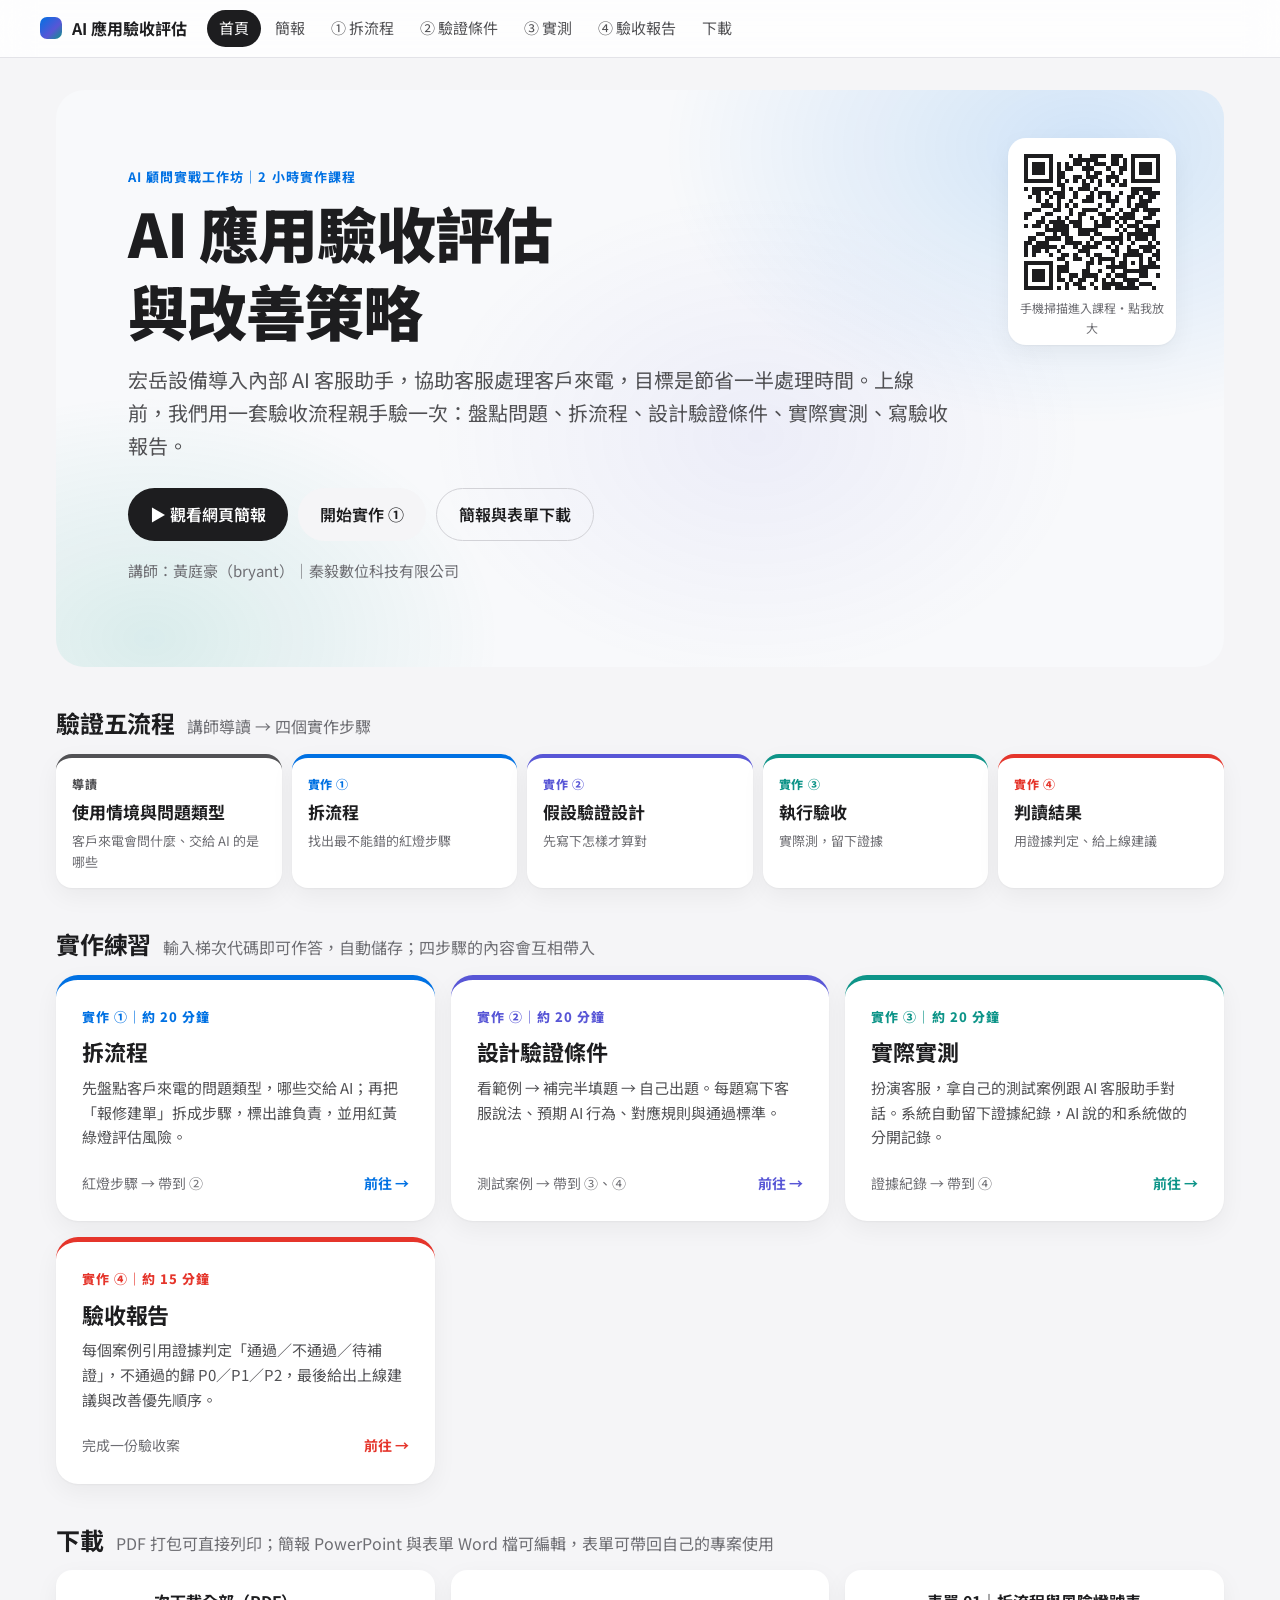
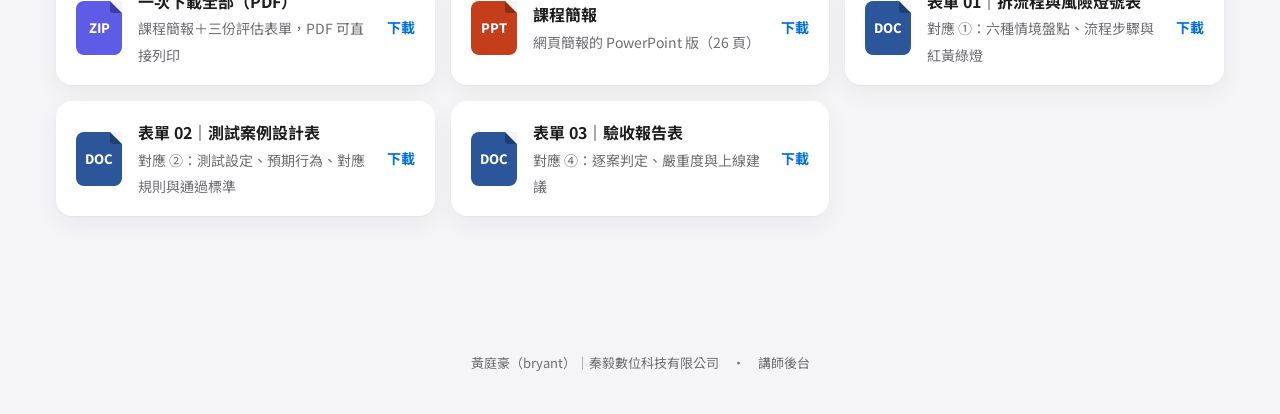
==== index.html @ d7e5b395 "feat: 首頁加入課程網址 QR code，可點擊放大投影 Co-Authored-By: Claude Opus 5.5 <noreply@anthropic.com> Claude-Sessio" ====
<!doctype html>
<html lang="zh-Hant">
<head>
<meta charset="utf-8">
<meta name="viewport" content="width=device-width, initial-scale=1">
<title>AI 應用驗收評估與改善策略｜課程網站</title>
<meta name="description" content="AI 顧問實戰工作坊：拆流程、設計驗證條件、實際實測、驗收報告。">
<link rel="preconnect" href="https://fonts.googleapis.com">
<link rel="preconnect" href="https://fonts.gstatic.com" crossorigin>
<link href="https://fonts.googleapis.com/css2?family=Noto+Sans+TC:wght@400;500;700;900&display=swap" rel="stylesheet">
<link rel="stylesheet" href="assets/style.css">
<style>
  .hero {
    position: relative; overflow: hidden; border-radius: 28px; padding: clamp(32px, 6vw, 72px);
    background:
      radial-gradient(60% 80% at 88% 10%, rgba(0,113,227,.16), transparent 60%),
      radial-gradient(50% 70% at 8% 95%, rgba(13,148,136,.13), transparent 60%),
      radial-gradient(40% 60% at 60% 60%, rgba(88,86,214,.07), transparent 70%),
      #F8F9FB;
    margin-bottom: 36px;
  }
  .hero h1 { font-size: clamp(32px, 6vw, 60px); font-weight: 900; letter-spacing: -0.02em; margin-bottom: 14px; }
  .hero .lead { font-size: clamp(16px, 2vw, 20px); }
  .hero .meta { color: var(--muted); font-size: 15px; margin-top: 18px; }
  .hero .actions { display: flex; gap: 10px; flex-wrap: wrap; margin-top: 26px; }
  .hero .btn { font-size: 16px; padding: 12px 22px; }

  .unit-card { display: flex; flex-direction: column; gap: 10px; padding: 26px; border-radius: 22px; background: #fff; box-shadow: var(--shadow); color: var(--ink); transition: transform .2s, box-shadow .2s; border-top: 5px solid var(--c); }
  .unit-card:hover { text-decoration: none; transform: translateY(-3px); box-shadow: 0 2px 4px rgba(0,0,0,.04), 0 18px 40px rgba(0,0,0,.08); }
  .unit-card .num { font-size: 13px; font-weight: 800; letter-spacing: .08em; color: var(--c); }
  .unit-card h3 { font-size: 22px; margin: 0; }
  .unit-card p { color: var(--ink-2); margin: 0; font-size: 15px; }
  .unit-card .foot { margin-top: auto; padding-top: 12px; display: flex; justify-content: space-between; align-items: center; font-size: 14px; color: var(--muted); }
  .unit-card .go { color: var(--c); font-weight: 700; }
  .unit-card .status { font-size: 13px; }

  .dl { display: flex; gap: 16px; align-items: center; padding: 18px 20px; background: #fff; border-radius: 16px; box-shadow: var(--shadow); color: var(--ink); }
  .dl:hover { text-decoration: none; background: #FCFCFE; }
  .dl .ico { flex: none; width: 46px; height: 54px; border-radius: 8px; background: #2B579A; color: #fff; display: grid; place-items: center; font-weight: 800; font-size: 13px; position: relative; }
  .dl .ico::after { content: ''; position: absolute; right: 0; top: 0; border-width: 0 12px 12px 0; border-style: solid; border-color: #F5F5F7 #F5F5F7 #1B3F75 #1B3F75; border-radius: 0 0 0 3px; }
  .dl .t { font-weight: 700; }
  .dl .ico.ppt { background: #C43E1C; }
  .dl .ico.ppt::after { border-color: #F5F5F7 #F5F5F7 #8E2B12 #8E2B12; }
  .dl .ico.pdf { background: #B3261E; }
  .dl .ico.pdf::after { border-color: #F5F5F7 #F5F5F7 #7A1A15 #7A1A15; }
  .dl .ico.zip { background: #5E5CE6; }
  .dl .ico.zip::after { border-color: #F5F5F7 #F5F5F7 #3D3BA8 #3D3BA8; }
  .dl .d { font-size: 14px; color: var(--muted); }
  .dl .arrow { margin-left: auto; color: var(--blue); font-weight: 700; white-space: nowrap; font-size: 14px; }
  .flow { display: flex; align-items: center; gap: 10px; flex-wrap: wrap; font-size: 14px; color: var(--ink-2); margin-top: 6px; }
  .flow b { color: var(--ink); }
  .stages { display: grid; grid-template-columns: repeat(5, minmax(0, 1fr)); gap: 10px; }
  @media (max-width: 860px) { .stages { grid-template-columns: 1fr 1fr; } }
  @media (max-width: 480px) { .stages { grid-template-columns: 1fr; } }
  .stage { background: #fff; border-radius: 16px; box-shadow: var(--shadow); padding: 16px; border-top: 4px solid var(--c); display: flex; flex-direction: column; gap: 4px; }
  .stage .k { font-size: 12px; font-weight: 800; color: var(--c); letter-spacing: .05em; }
  .stage b { font-size: 17px; }
  .stage .d { font-size: 13px; color: var(--muted); }
  .hero .qr { position: absolute; top: clamp(24px, 4vw, 48px); right: clamp(24px, 4vw, 48px); width: 168px; padding: 12px 12px 8px; background: #fff; border-radius: 18px; box-shadow: var(--shadow); text-align: center; cursor: zoom-in; border: 0; font: inherit; color: var(--ink); }
  .hero .qr img { display: block; width: 100%; height: auto; }
  .hero .qr span { display: block; font-size: 12px; color: var(--muted); margin-top: 4px; }
  .hero.has-qr > :not(.qr) { max-width: calc(100% - 200px); }
  @media (max-width: 760px) { .hero .qr { display: none; } .hero.has-qr > :not(.qr) { max-width: none; } }
  .qr-big { position: fixed; inset: 0; z-index: 100; background: #fff; display: none; flex-direction: column; align-items: center; justify-content: center; gap: 18px; cursor: zoom-out; padding: 24px; }
  .qr-big.on { display: flex; }
  .qr-big img { width: min(72vh, 86vw); height: auto; }
  .qr-big p { margin: 0; font-size: clamp(16px, 2.4vw, 26px); font-weight: 700; color: var(--ink); word-break: break-all; text-align: center; }
  .qr-big small { color: var(--muted); font-size: 14px; }
  footer { text-align: center; color: var(--muted); font-size: 13px; padding: 40px 16px; }
  footer a { color: var(--muted); }
</style>
</head>
<body>
<main class="wrap">
  <section class="hero has-qr">
    <button type="button" class="qr" id="qrBtn" aria-label="放大 QR code"><img src="assets/qr.svg" alt="課程網站 QR code"><span>手機掃描進入課程・點我放大</span></button>
    <span class="eyebrow">AI 顧問實戰工作坊｜2 小時實作課程</span>
    <h1>AI 應用驗收評估<br>與改善策略</h1>
    <p class="lead">宏岳設備導入內部 AI 客服助手，協助客服處理客戶來電，目標是節省一半處理時間。上線前，我們用一套驗收流程親手驗一次：盤點問題、拆流程、設計驗證條件、實際實測、寫驗收報告。</p>
    <div class="actions">
      <a class="btn dark" href="slides.html" target="_blank" rel="noopener">▶ 觀看網頁簡報</a>
      <a class="btn" href="unit1.html" target="_blank" rel="noopener">開始實作 ①</a>
      <a class="btn ghost" href="#downloads">簡報與表單下載</a>
    </div>
    <p class="meta">講師：黃庭豪（bryant）｜秦毅數位科技有限公司</p>
  </section>

  <div class="section-title"><h2>驗證五流程</h2><span class="muted">講師導讀 → 四個實作步驟</span></div>
  <div class="stages">
    <div class="stage" style="--c:var(--ink-2)"><span class="k">導讀</span><b>使用情境與問題類型</b><span class="d">客戶來電會問什麼、交給 AI 的是哪些</span></div>
    <div class="stage" style="--c:var(--blue)"><span class="k">實作 ①</span><b>拆流程</b><span class="d">找出最不能錯的紅燈步驟</span></div>
    <div class="stage" style="--c:var(--indigo)"><span class="k">實作 ②</span><b>假設驗證設計</b><span class="d">先寫下怎樣才算對</span></div>
    <div class="stage" style="--c:var(--teal)"><span class="k">實作 ③</span><b>執行驗收</b><span class="d">實際測，留下證據</span></div>
    <div class="stage" style="--c:var(--red)"><span class="k">實作 ④</span><b>判讀結果</b><span class="d">用證據判定、給上線建議</span></div>
  </div>

  <div class="section-title"><h2>實作練習</h2><span class="muted">輸入梯次代碼即可作答，自動儲存；四步驟的內容會互相帶入</span></div>
  <div class="grid c2">
    <a class="unit-card" href="unit1.html" target="_blank" rel="noopener" style="--c: var(--blue)">
      <span class="num">實作 ①｜約 20 分鐘</span>
      <h3>拆流程</h3>
      <p>先盤點客戶來電的問題類型，哪些交給 AI；再把「報修建單」拆成步驟，標出誰負責，並用紅黃綠燈評估風險。</p>
      <div class="foot"><span>紅燈步驟 → 帶到 ②</span><span class="go">前往 →</span></div>
    </a>
    <a class="unit-card" href="unit2.html" target="_blank" rel="noopener" style="--c: var(--indigo)">
      <span class="num">實作 ②｜約 20 分鐘</span>
      <h3>設計驗證條件</h3>
      <p>看範例 → 補完半填題 → 自己出題。每題寫下客服說法、預期 AI 行為、對應規則與通過標準。</p>
      <div class="foot"><span>測試案例 → 帶到 ③、④</span><span class="go">前往 →</span></div>
    </a>
    <a class="unit-card" href="lab.html" target="_blank" rel="noopener" style="--c: var(--teal)">
      <span class="num">實作 ③｜約 20 分鐘</span>
      <h3>實際實測</h3>
      <p>扮演客服，拿自己的測試案例跟 AI 客服助手對話。系統自動留下證據紀錄，AI 說的和系統做的分開記錄。</p>
      <div class="foot"><span>證據紀錄 → 帶到 ④</span><span class="go">前往 →</span></div>
    </a>
    <a class="unit-card" href="unit3.html" target="_blank" rel="noopener" style="--c: var(--red)">
      <span class="num">實作 ④｜約 15 分鐘</span>
      <h3>驗收報告</h3>
      <p>每個案例引用證據判定「通過／不通過／待補證」，不通過的歸 P0／P1／P2，最後給出上線建議與改善優先順序。</p>
      <div class="foot"><span>完成一份驗收案</span><span class="go">前往 →</span></div>
    </a>
  </div>

  <div class="section-title" id="downloads"><h2>下載</h2><span class="muted">PDF 打包可直接列印；簡報 PowerPoint 與表單 Word 檔可編輯，表單可帶回自己的專案使用</span></div>
  <div class="grid c2">
    <a class="dl" href="downloads/AI應用驗收評估_實作版講義包_PDF.zip" download>
      <span class="ico zip">ZIP</span>
      <span><span class="t">一次下載全部（PDF）</span><br><span class="d">課程簡報＋三份評估表單，PDF 可直接列印</span></span>
      <span class="arrow">下載</span>
    </a>
    <a class="dl" href="downloads/AI應用驗收評估_實作版簡報.pptx" download>
      <span class="ico ppt">PPT</span>
      <span><span class="t">課程簡報</span><br><span class="d">網頁簡報的 PowerPoint 版（26 頁）</span></span>
      <span class="arrow">下載</span>
    </a>
    <a class="dl" href="downloads/01_拆流程與風險燈號表.docx" download>
      <span class="ico doc">DOC</span>
      <span><span class="t">表單 01｜拆流程與風險燈號表</span><br><span class="d">對應 ①：六種情境盤點、流程步驟與紅黃綠燈</span></span>
      <span class="arrow">下載</span>
    </a>
    <a class="dl" href="downloads/02_測試案例設計表.docx" download>
      <span class="ico doc">DOC</span>
      <span><span class="t">表單 02｜測試案例設計表</span><br><span class="d">對應 ②：測試設定、預期行為、對應規則與通過標準</span></span>
      <span class="arrow">下載</span>
    </a>
    <a class="dl" href="downloads/03_驗收報告表.docx" download>
      <span class="ico doc">DOC</span>
      <span><span class="t">表單 03｜驗收報告表</span><br><span class="d">對應 ④：逐案判定、嚴重度與上線建議</span></span>
      <span class="arrow">下載</span>
    </a>
  </div>
</main>
<div class="qr-big" id="qrBig" role="dialog" aria-label="課程網站 QR code">
  <img src="assets/qr.svg" alt="課程網站 QR code">
  <p>71next.github.io/ai-acceptance-course</p>
  <small>點任意處或按 Esc 關閉</small>
</div>
<footer>
  黃庭豪（bryant）｜秦毅數位科技有限公司　·　<a href="admin.html">講師後台</a>
</footer>
<script type="module">
  import { renderHeader } from './assets/app.js';
  renderHeader('home');
  const big = document.getElementById('qrBig');
  document.getElementById('qrBtn').onclick = () => big.classList.add('on');
  big.onclick = () => big.classList.remove('on');
  document.addEventListener('keydown', (e) => { if (e.key === 'Escape') big.classList.remove('on'); });
</script>
</body>
</html>
---- assets/style.css ----
/* ============================================================
   共用樣式：延續簡報的 Apple 風配色
   ============================================================ */
:root {
  --ink: #1D1D1F;
  --ink-2: #515154;
  --muted: #6E6E73;
  --line: #E3E3E8;
  --line-2: #D2D2D7;
  --bg: #F5F5F7;
  --card: #FFFFFF;
  --blue: #0071E3;
  --blue-soft: #E8F1FC;
  --indigo: #5856D6;
  --indigo-soft: #EEEEFB;
  --teal: #0D9488;
  --teal-soft: #E3F4F2;
  --red: #E5352B;
  --red-soft: #FDECEB;
  --amber: #C27C00;
  --amber-dot: #F5B400;
  --amber-soft: #FFF5DB;
  --green: #1E8E3E;
  --green-dot: #34C759;
  --green-soft: #E6F6EA;
  --radius: 18px;
  --shadow: 0 1px 2px rgba(0,0,0,.04), 0 8px 24px rgba(0,0,0,.05);
  --font: 'Noto Sans TC', -apple-system, BlinkMacSystemFont, 'PingFang TC', sans-serif;
}

* { box-sizing: border-box; }
html { -webkit-text-size-adjust: 100%; }
body {
  margin: 0; font-family: var(--font); color: var(--ink); background: var(--bg);
  line-height: 1.65; font-size: 16px;
}
a { color: var(--blue); text-decoration: none; }
a:hover { text-decoration: underline; }
h1, h2, h3, h4 { line-height: 1.3; margin: 0 0 .5em; letter-spacing: -0.01em; }
p { margin: 0 0 .8em; }
.muted { color: var(--muted); }
.tiny { font-size: 13px; }
.hidden, [hidden] { display: none !important; }

/* ---------- 版頭 ---------- */
.site-header {
  position: sticky; top: 0; z-index: 50;
  display: flex; align-items: center; gap: 20px;
  padding: 10px max(16px, calc((100vw - 1200px) / 2));
  background: rgba(255,255,255,.82); backdrop-filter: saturate(180%) blur(16px);
  -webkit-backdrop-filter: saturate(180%) blur(16px);
  border-bottom: 1px solid var(--line);
}
.brand { display: flex; align-items: center; gap: 10px; font-weight: 700; color: var(--ink); white-space: nowrap; }
.brand:hover { text-decoration: none; }
.brand-mark { width: 22px; height: 22px; border-radius: 7px; background: linear-gradient(135deg, var(--blue), var(--indigo) 60%, var(--teal)); }
.site-header nav { display: flex; gap: 2px; overflow-x: auto; scrollbar-width: none; }
.site-header nav::-webkit-scrollbar { display: none; }
.site-header nav a { padding: 6px 12px; border-radius: 999px; color: var(--ink-2); font-size: 15px; white-space: nowrap; }
.site-header nav a:hover { background: var(--bg); text-decoration: none; }
.site-header nav a.on { background: var(--ink); color: #fff; }
.who { margin-left: auto; display: flex; align-items: center; gap: 8px; font-size: 14px; white-space: nowrap; }
.who-name { font-weight: 600; max-width: 10em; overflow: hidden; text-overflow: ellipsis; }
.chip { font-size: 12px; padding: 2px 8px; border-radius: 6px; background: var(--blue-soft); color: var(--blue); font-weight: 600; }

@media (max-width: 760px) {
  .site-header { flex-wrap: wrap; gap: 6px 12px; }
  .site-header nav { order: 3; width: 100%; }
  .brand span:last-child { font-size: 15px; }
}

/* ---------- 版面 ---------- */
.wrap { max-width: 1200px; margin: 0 auto; padding: 32px 16px 96px; }
.wrap.narrow { max-width: 920px; }
.page-head { margin-bottom: 28px; }
.eyebrow { display: inline-block; font-size: 13px; font-weight: 700; letter-spacing: .08em; color: var(--blue); margin-bottom: 6px; }
.page-head h1 { font-size: clamp(26px, 4vw, 40px); }
.lead { font-size: 17px; color: var(--ink-2); max-width: 760px; }

.card { background: var(--card); border-radius: var(--radius); box-shadow: var(--shadow); padding: 24px; margin-bottom: 20px; }
.card > h2:first-child, .card > h3:first-child { margin-top: 0; }
.section-title { display: flex; align-items: baseline; gap: 12px; margin: 40px 0 14px; }
.section-title h2 { margin: 0; font-size: 24px; }

.grid { display: grid; gap: 16px; }
.grid.c2 { grid-template-columns: repeat(auto-fit, minmax(300px, 1fr)); }
.grid.c3 { grid-template-columns: repeat(auto-fit, minmax(260px, 1fr)); }

/* ---------- 按鈕 ---------- */
.btn {
  appearance: none; border: 0; cursor: pointer; font: inherit; font-weight: 600; font-size: 15px;
  display: inline-flex; align-items: center; justify-content: center; gap: 6px;
  padding: 10px 18px; border-radius: 999px; background: var(--bg); color: var(--ink);
  transition: background .15s, transform .1s; text-decoration: none; min-height: 40px;
}
.btn:hover { background: #EBEBF0; text-decoration: none; }
.btn:active { transform: scale(.98); }
.btn:disabled { opacity: .5; cursor: not-allowed; }
.btn.primary { background: var(--blue); color: #fff; }
.btn.primary:hover { background: #0062C4; }
.btn.dark { background: var(--ink); color: #fff; }
.btn.dark:hover { background: #000; }
.btn.ghost { background: transparent; border: 1px solid var(--line-2); }
.btn.small { padding: 5px 12px; min-height: 32px; font-size: 14px; }
.btn.danger { color: var(--red); }
.icon-btn {
  appearance: none; border: 1px solid var(--line); background: #fff; color: var(--ink-2); cursor: pointer;
  width: 32px; height: 32px; border-radius: 9px; font-size: 15px; line-height: 1; display: inline-grid; place-items: center;
}
.icon-btn:hover { background: var(--bg); }
.icon-btn:disabled { opacity: .35; cursor: default; }
.link { appearance: none; border: 0; background: none; color: var(--blue); cursor: pointer; font: inherit; padding: 0; }
.row-end { display: flex; justify-content: flex-end; gap: 10px; flex-wrap: wrap; }

/* ---------- 表單 ---------- */
.field { display: block; margin-bottom: 14px; }
.field > span, .label { display: block; font-size: 13px; font-weight: 600; color: var(--ink-2); margin-bottom: 5px; }
input[type=text], input:not([type]), textarea, select {
  width: 100%; font: inherit; font-size: 15px; color: var(--ink); background: #fff;
  border: 1px solid var(--line-2); border-radius: 10px; padding: 9px 12px; transition: border .15s, box-shadow .15s;
}
textarea { min-height: 72px; resize: vertical; line-height: 1.55; }
input:focus, textarea:focus, select:focus { outline: none; border-color: var(--blue); box-shadow: 0 0 0 3px rgba(0,113,227,.15); }
select { appearance: none; background-image: linear-gradient(45deg, transparent 50%, var(--muted) 50%), linear-gradient(135deg, var(--muted) 50%, transparent 50%); background-position: calc(100% - 17px) 55%, calc(100% - 12px) 55%; background-size: 5px 5px; background-repeat: no-repeat; padding-right: 30px; }
.form-error { color: var(--red); font-size: 14px; }

.seg { display: inline-flex; flex-wrap: wrap; gap: 6px; }
.seg label { cursor: pointer; }
.seg input { position: absolute; opacity: 0; pointer-events: none; }
.seg span { display: inline-flex; align-items: center; gap: 6px; padding: 7px 14px; border-radius: 999px; border: 1px solid var(--line-2); background: #fff; font-size: 14px; font-weight: 600; color: var(--ink-2); transition: all .15s; }
.seg input:focus-visible + span { box-shadow: 0 0 0 3px rgba(0,113,227,.25); }
.seg input:checked + span { background: var(--ink); color: #fff; border-color: var(--ink); }
/* 判定按鈕：未選時也帶各自的顏色 */
.seg .v-pass span { background: var(--green-soft); border-color: color-mix(in srgb, var(--green) 60%, #fff); color: color-mix(in srgb, var(--green) 60%, #fff); }
.seg .v-fail span { background: var(--red-soft); border-color: color-mix(in srgb, var(--red) 60%, #fff); color: color-mix(in srgb, var(--red) 60%, #fff); }
.seg .v-pending span { background: var(--amber-soft); border-color: color-mix(in srgb, var(--amber-dot) 60%, #fff); color: color-mix(in srgb, var(--amber) 60%, #fff); }
.seg .v-pass input:checked + span { background: color-mix(in srgb, var(--green) 60%, #fff); border-color: color-mix(in srgb, var(--green) 60%, #fff); }
.seg .v-fail input:checked + span { background: color-mix(in srgb, var(--red) 60%, #fff); border-color: color-mix(in srgb, var(--red) 60%, #fff); }
.seg .v-pending input:checked + span { background: color-mix(in srgb, var(--amber-dot) 60%, #fff); border-color: color-mix(in srgb, var(--amber-dot) 60%, #fff); color: #3A2A00; }
.seg .l-green input:checked + span { background: var(--green); border-color: var(--green); }
.seg .l-red input:checked + span { background: var(--red); border-color: var(--red); }
.seg .l-yellow input:checked + span { background: var(--amber-dot); border-color: var(--amber-dot); color: #3A2A00; }
.dot { width: 10px; height: 10px; border-radius: 50%; display: inline-block; }
.dot.red { background: var(--red); } .dot.yellow { background: var(--amber-dot); } .dot.green { background: var(--green-dot); }
.seg input:checked + span .dot { box-shadow: 0 0 0 2px #fff; }

.checks { display: flex; flex-wrap: wrap; gap: 6px; }
.checks label { cursor: pointer; }
.checks input { position: absolute; opacity: 0; pointer-events: none; }
.checks span { display: inline-block; padding: 5px 11px; border-radius: 8px; border: 1px solid var(--line-2); background: #fff; font-size: 14px; font-weight: 600; font-variant-numeric: tabular-nums; }
.checks input:checked + span { background: var(--blue); border-color: var(--blue); color: #fff; }
.checks input:focus-visible + span { box-shadow: 0 0 0 3px rgba(0,113,227,.25); }

/* ---------- 表格 ---------- */
.table-wrap { overflow-x: auto; -webkit-overflow-scrolling: touch; border-radius: 12px; border: 1px solid var(--line); }
table { border-collapse: collapse; width: 100%; font-size: 15px; background: #fff; }
th, td { text-align: left; padding: 10px 12px; border-bottom: 1px solid var(--line); vertical-align: top; }
th { background: #FAFAFC; font-size: 13px; color: var(--ink-2); font-weight: 700; white-space: nowrap; }
tr:last-child td { border-bottom: 0; }
td.code, .code { font-weight: 700; font-variant-numeric: tabular-nums; white-space: nowrap; }

/* ---------- 標籤 ---------- */
.pill { display: inline-flex; align-items: center; gap: 6px; font-size: 13px; font-weight: 700; padding: 3px 10px; border-radius: 999px; background: var(--bg); color: var(--ink-2); white-space: nowrap; }
.pill.blue { background: var(--blue-soft); color: var(--blue); }
.pill.indigo { background: var(--indigo-soft); color: var(--indigo); }
.pill.teal { background: var(--teal-soft); color: var(--teal); }
.pill.red { background: var(--red-soft); color: var(--red); }
.pill.yellow { background: var(--amber-soft); color: var(--amber); }
.pill.green { background: var(--green-soft); color: var(--green); }

/* ---------- 提示框 ---------- */
.note { border-radius: 14px; padding: 14px 16px; background: var(--blue-soft); color: #0B3A6F; font-size: 15px; }
.note.amber { background: var(--amber-soft); color: #5A3D00; }
.note.gray { background: var(--bg); color: var(--ink-2); }
.note strong { color: inherit; }
blockquote.quote { margin: 0 0 14px; padding: 14px 18px; border-left: 4px solid var(--blue); background: #FAFAFC; border-radius: 0 12px 12px 0; font-size: 17px; font-weight: 500; }

/* ---------- 對話框 ---------- */
.modal-backdrop { position: fixed; inset: 0; z-index: 200; background: rgba(29,29,31,.38); backdrop-filter: blur(6px); display: grid; place-items: center; padding: 16px; }
.modal { background: #fff; border-radius: 22px; padding: 28px; width: min(440px, 100%); box-shadow: 0 30px 80px rgba(0,0,0,.25); max-height: 90vh; overflow: auto; }
.modal.wide { width: min(980px, 100%); }
.modal h2 { font-size: 22px; }

.toast { position: fixed; left: 50%; bottom: 24px; transform: translate(-50%, 20px); opacity: 0; z-index: 300; background: var(--ink); color: #fff; padding: 10px 18px; border-radius: 999px; font-size: 14px; transition: all .25s; max-width: calc(100vw - 32px); }
.toast.in { opacity: 1; transform: translate(-50%, 0); }
.toast.err { background: var(--red); }

/* ---------- 作答頁共用 ---------- */
.save-bar {
  position: fixed; left: 0; right: 0; bottom: 0; z-index: 40;
  background: rgba(255,255,255,.9); backdrop-filter: blur(14px); -webkit-backdrop-filter: blur(14px);
  border-top: 1px solid var(--line);
  padding: 10px max(16px, calc((100vw - 1200px) / 2));
  display: flex; align-items: center; gap: 12px; flex-wrap: wrap;
}
.save-status { font-size: 13px; color: var(--muted); }
.save-status.ok::before { content: '● '; color: var(--green-dot); }
.save-status.err { color: var(--red); }
.save-bar .spacer { flex: 1; }
.submitted-badge { font-size: 13px; font-weight: 700; color: var(--green); }

.tabs { display: flex; gap: 6px; flex-wrap: wrap; margin-bottom: 16px; }
.tabs button { appearance: none; border: 1px solid var(--line-2); background: #fff; cursor: pointer; font: inherit; font-weight: 600; font-size: 15px; padding: 8px 16px; border-radius: 999px; color: var(--ink-2); display: inline-flex; gap: 8px; align-items: center; }
.tabs button.on { background: var(--ink); color: #fff; border-color: var(--ink); }
.tabs .count { font-size: 12px; background: rgba(0,0,0,.08); padding: 0 7px; border-radius: 999px; }
.tabs button.on .count { background: rgba(255,255,255,.22); }

.ref-panel { background: linear-gradient(180deg, #F2F7FE, #fff 140px); border: 1px solid #CFE2FA; border-radius: var(--radius); padding: 24px; margin: 28px 0; }
.ref-head h2 { margin: 8px 0 4px; }
.md h1, .md h2, .md h3 { margin-top: 1.2em; }
.md h3 { font-size: 18px; }
.md table { margin: 8px 0 16px; border: 1px solid var(--line); border-radius: 10px; overflow: hidden; display: block; overflow-x: auto; }
.md ul, .md ol { padding-left: 1.4em; }
.md li { margin-bottom: 4px; }
.md code { background: var(--bg); padding: 1px 6px; border-radius: 5px; font-size: .92em; }

.req { color: var(--red); margin-left: 2px; }
.warn-list { margin: 0; padding-left: 1.2em; }

/* 講師開放參考答案後的自動對答案 */
.fb { margin-top: 8px; border-radius: 10px; padding: 8px 12px; font-size: 14px; line-height: 1.55; }
.fb b { font-weight: 700; }
.fb.ok { background: var(--green-soft); color: #14532D; }
.fb.bad { background: var(--red-soft); color: #7F1D1D; }
.fb.warn { background: var(--amber-soft); color: #5A3D00; }
.pick.is-wrong select { border-color: var(--red); box-shadow: 0 0 0 3px var(--red-soft); }
.fb-summary { margin-bottom: 16px; }

/* AI 回饋 */
.ai-panel { border: 1px solid #DCDCF7; }
.ai-head { display: flex; align-items: center; gap: 10px; margin-bottom: 6px; }
.ai-head h2 { margin: 0; font-size: 20px; }
.ai-summary { font-size: 16px; line-height: 1.7; margin: 10px 0 14px; }
.ai-items { display: grid; gap: 10px; }
.ai-item { border: 1px solid var(--line); border-radius: 12px; padding: 12px 14px; background: #fff; }
.ai-item-head { display: flex; justify-content: space-between; align-items: center; gap: 8px; margin-bottom: 4px; }
.ai-item p { margin: 4px 0 0; font-size: 15px; line-height: 1.65; }
.ai-sugg { color: var(--ink-2); }
.ai-badge { font-size: 12px; font-weight: 700; padding: 2px 10px; border-radius: 999px; white-space: nowrap; }
.ai-badge.ok { background: var(--green-soft); color: #14532D; }
.ai-badge.warn { background: var(--amber-soft); color: #5A3D00; }
.ai-badge.bad { background: var(--red-soft); color: #7F1D1D; }
.ai-loading { display: flex; align-items: center; gap: 12px; padding: 14px 0; color: var(--ink-2); }
.spinner { width: 20px; height: 20px; border-radius: 50%; border: 3px solid var(--line); border-top-color: var(--indigo); animation: spin .8s linear infinite; flex: none; }
@keyframes spin { to { transform: rotate(360deg); } }
.ai-admin { margin-top: 12px; border: 1px solid #DCDCF7; border-radius: 12px; padding: 10px 14px; background: #FAFAFF; }
.ai-admin summary { cursor: pointer; font-weight: 700; color: var(--indigo); }

/* ---------- 四步驟進度列 ---------- */
.stepper { display: flex; align-items: center; gap: 6px; flex-wrap: wrap; margin-bottom: 18px; font-size: 14px; }
.stepper a { display: inline-flex; gap: 6px; align-items: center; padding: 6px 12px; border-radius: 999px; border: 1px solid var(--line-2); background: #fff; color: var(--ink-2); font-weight: 600; }
.stepper a:hover { text-decoration: none; border-color: var(--blue); }
.stepper a.on { background: var(--blue); border-color: var(--blue); color: #fff; }
.stepper .sep { color: var(--muted); }
.hint-btn { appearance: none; border: 0; background: var(--amber-soft); color: var(--amber); font: inherit; font-size: 12px; font-weight: 700; padding: 2px 9px; border-radius: 999px; cursor: pointer; margin-left: 6px; }
.hint { margin: 6px 0 8px; padding: 10px 12px; border-radius: 10px; background: var(--amber-soft); color: #5A3D00; font-size: 14px; line-height: 1.6; }

/* 作答頁底部：送出並請 AI 批改 */
.submit-zone { margin: 28px 0 16px; padding: 20px; border: 1px dashed var(--line, #d0d7e2); border-radius: 14px; text-align: center; }
.submit-zone .btn.big { font-size: 17px; padding: 14px 28px; }
.submit-zone p { margin: 10px 0 0; }
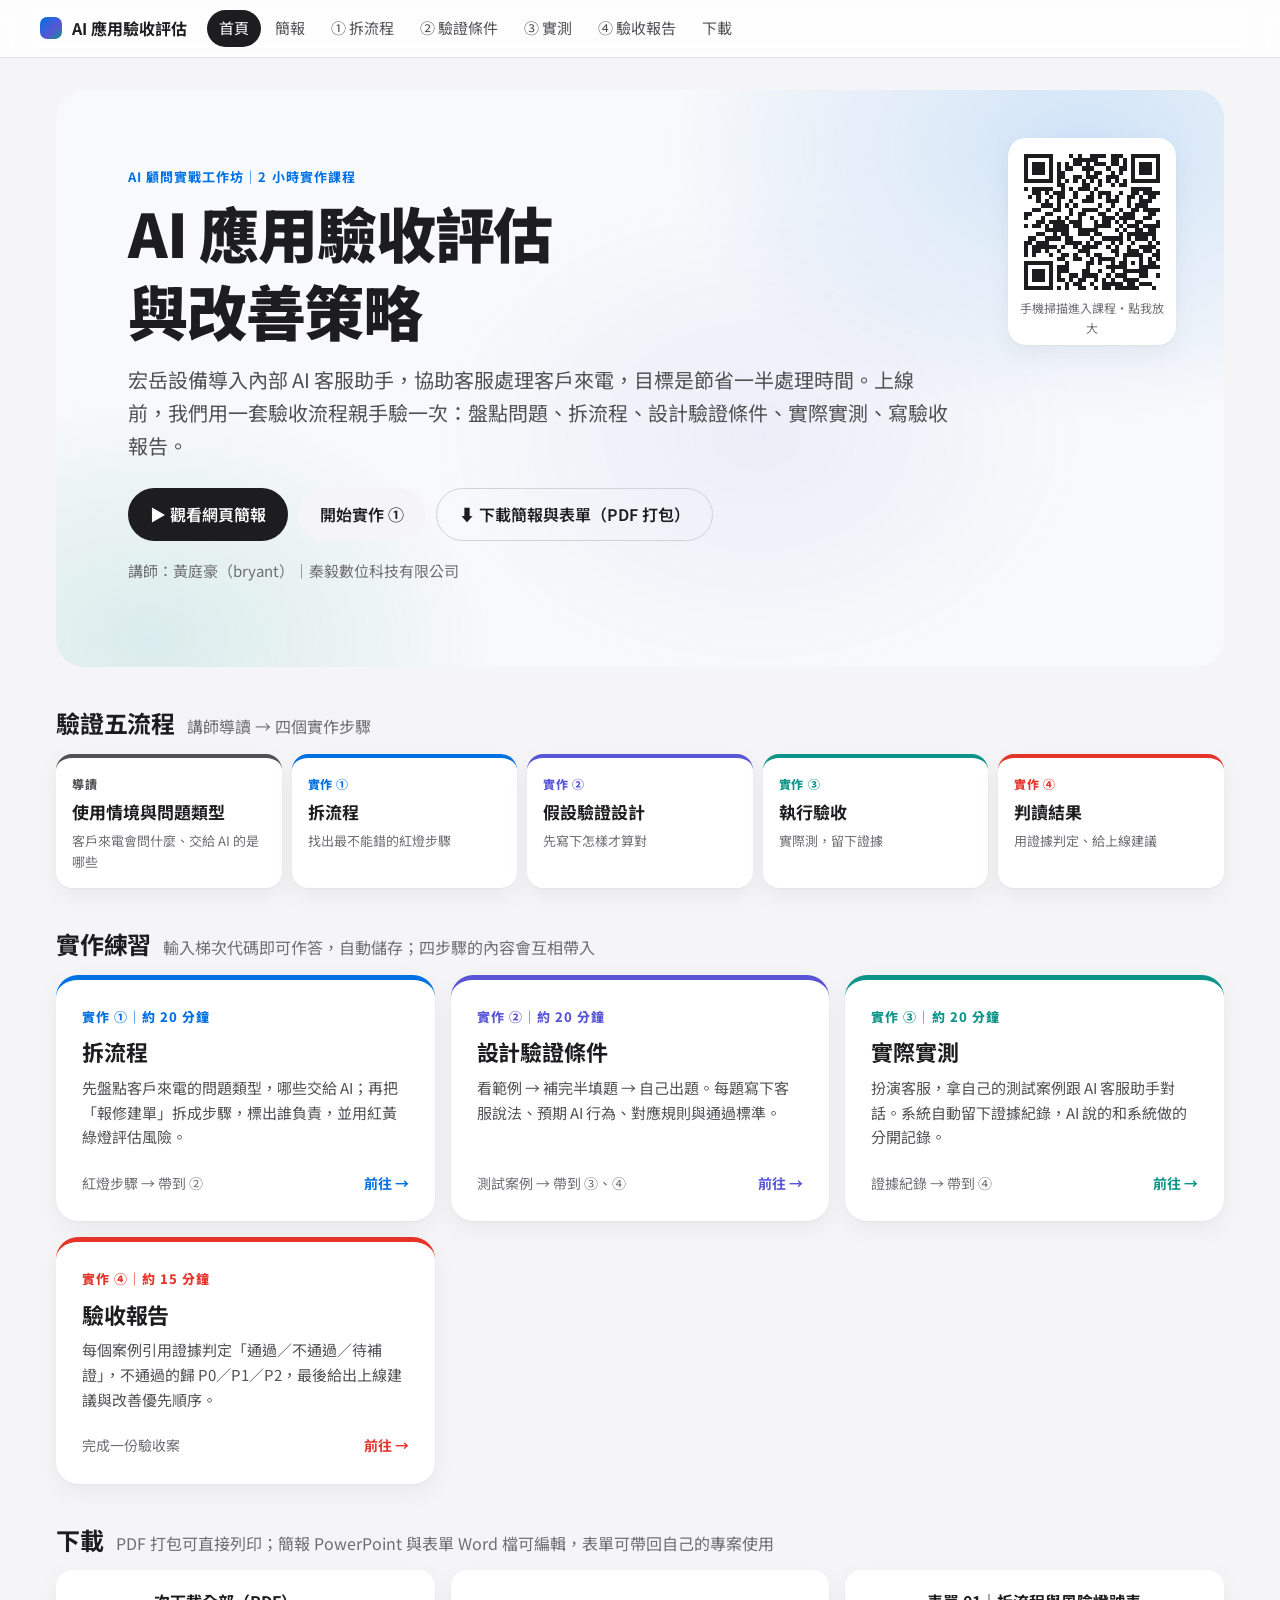
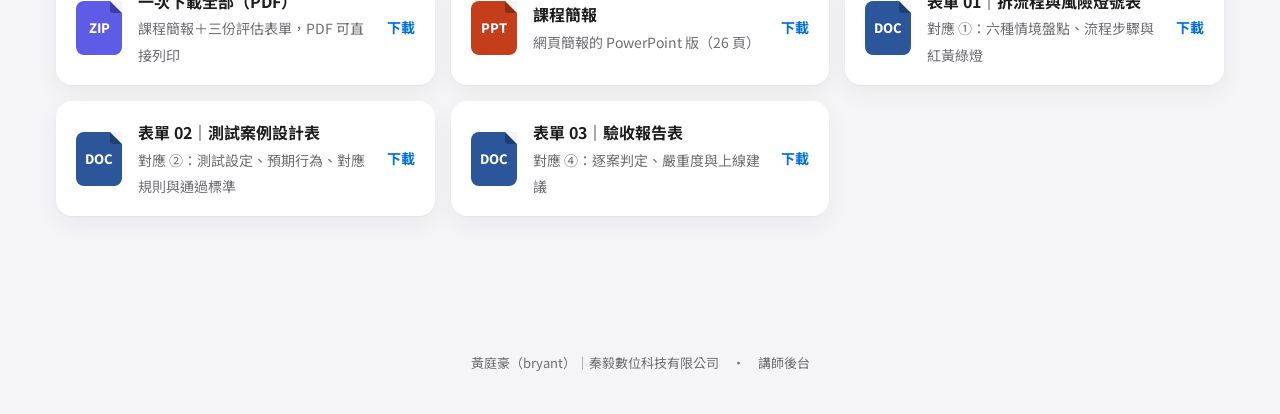
==== commit 1f16f77f: "feat: 首頁按鈕改為直接下載 PDF 講義包 Co-Authored-By: Claude Opus 5.5 <noreply@anthropic.com> Claude-Session: htt" ====
--- a/index.html
+++ b/index.html
@@ -80,7 +80,7 @@
     <div class="actions">
       <a class="btn dark" href="slides.html" target="_blank" rel="noopener">▶ 觀看網頁簡報</a>
       <a class="btn" href="unit1.html" target="_blank" rel="noopener">開始實作 ①</a>
-      <a class="btn ghost" href="#downloads">簡報與表單下載</a>
+      <a class="btn ghost" href="downloads/AI應用驗收評估_實作版講義包_PDF.zip" download>⬇ 下載簡報與表單（PDF 打包）</a>
     </div>
     <p class="meta">講師：黃庭豪（bryant）｜秦毅數位科技有限公司</p>
   </section>
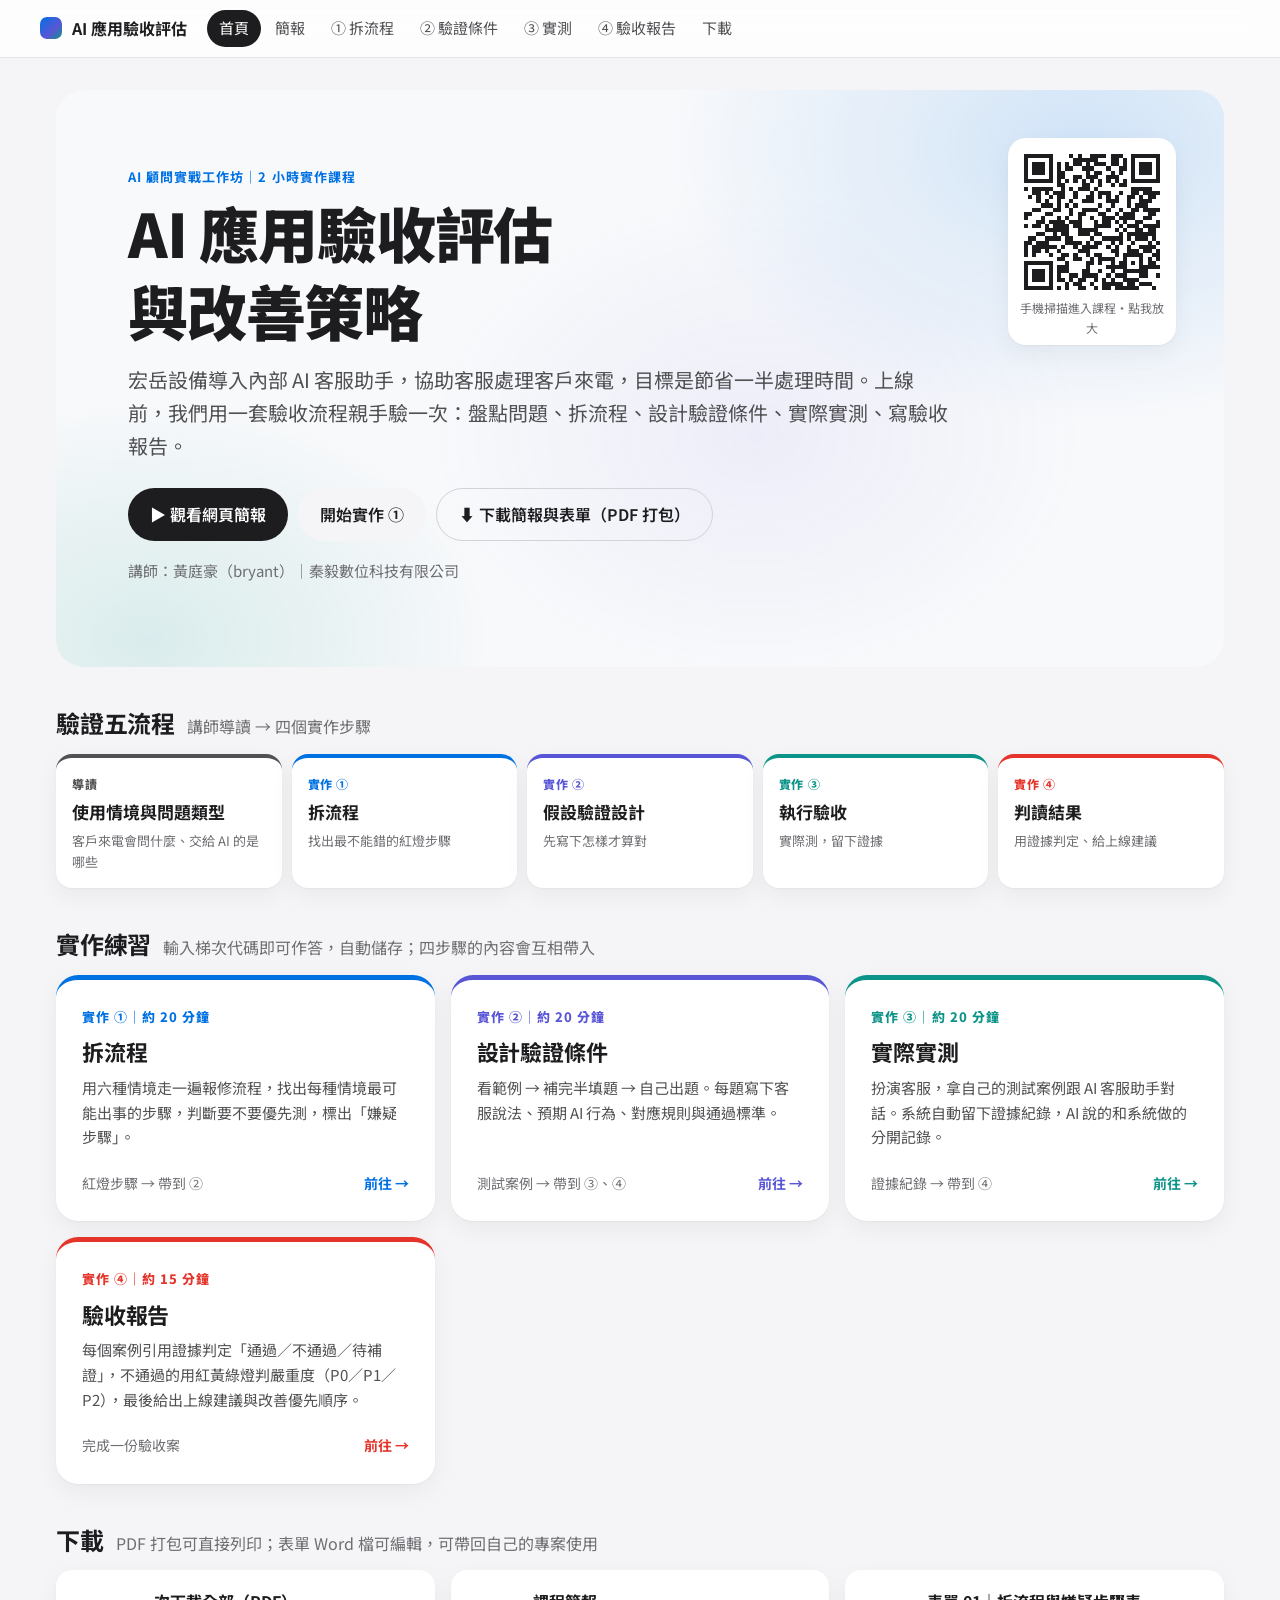
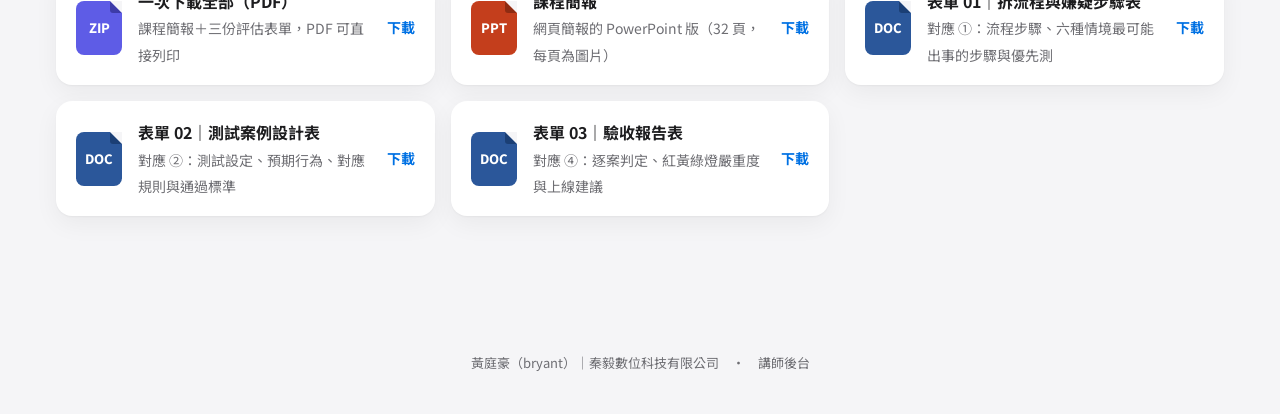
==== commit d23ac59f: "chore: 更新首頁下載檔（簡報 32 頁 PDF／PPTX、三份表單改為新題目），講評頁移除等待文字 Co-Authored-By: Claude Opus 5.5 <noreply@anthro" ====
--- a/index.html
+++ b/index.html
@@ -8,7 +8,7 @@
 <link rel="preconnect" href="https://fonts.googleapis.com">
 <link rel="preconnect" href="https://fonts.gstatic.com" crossorigin>
 <link href="https://fonts.googleapis.com/css2?family=Noto+Sans+TC:wght@400;500;700;900&display=swap" rel="stylesheet">
-<link rel="stylesheet" href="assets/style.css">
+<link rel="stylesheet" href="assets/style.css?v=20261126d">
 <style>
   .hero {
     position: relative; overflow: hidden; border-radius: 28px; padding: clamp(32px, 6vw, 72px);
@@ -99,7 +99,7 @@
     <a class="unit-card" href="unit1.html" target="_blank" rel="noopener" style="--c: var(--blue)">
       <span class="num">實作 ①｜約 20 分鐘</span>
       <h3>拆流程</h3>
-      <p>先盤點客戶來電的問題類型，哪些交給 AI；再把「報修建單」拆成步驟，標出誰負責，並用紅黃綠燈評估風險。</p>
+      <p>用六種情境走一遍報修流程，找出每種情境最可能出事的步驟，判斷要不要優先測，標出「嫌疑步驟」。</p>
       <div class="foot"><span>紅燈步驟 → 帶到 ②</span><span class="go">前往 →</span></div>
     </a>
     <a class="unit-card" href="unit2.html" target="_blank" rel="noopener" style="--c: var(--indigo)">
@@ -117,12 +117,12 @@
     <a class="unit-card" href="unit3.html" target="_blank" rel="noopener" style="--c: var(--red)">
       <span class="num">實作 ④｜約 15 分鐘</span>
       <h3>驗收報告</h3>
-      <p>每個案例引用證據判定「通過／不通過／待補證」，不通過的歸 P0／P1／P2，最後給出上線建議與改善優先順序。</p>
+      <p>每個案例引用證據判定「通過／不通過／待補證」，不通過的用紅黃綠燈判嚴重度（P0／P1／P2），最後給出上線建議與改善優先順序。</p>
       <div class="foot"><span>完成一份驗收案</span><span class="go">前往 →</span></div>
     </a>
   </div>
 
-  <div class="section-title" id="downloads"><h2>下載</h2><span class="muted">PDF 打包可直接列印；簡報 PowerPoint 與表單 Word 檔可編輯，表單可帶回自己的專案使用</span></div>
+  <div class="section-title" id="downloads"><h2>下載</h2><span class="muted">PDF 打包可直接列印；表單 Word 檔可編輯，可帶回自己的專案使用</span></div>
   <div class="grid c2">
     <a class="dl" href="downloads/AI應用驗收評估_實作版講義包_PDF.zip" download>
       <span class="ico zip">ZIP</span>
@@ -131,12 +131,12 @@
     </a>
     <a class="dl" href="downloads/AI應用驗收評估_實作版簡報.pptx" download>
       <span class="ico ppt">PPT</span>
-      <span><span class="t">課程簡報</span><br><span class="d">網頁簡報的 PowerPoint 版（26 頁）</span></span>
+      <span><span class="t">課程簡報</span><br><span class="d">網頁簡報的 PowerPoint 版（32 頁，每頁為圖片）</span></span>
       <span class="arrow">下載</span>
     </a>
-    <a class="dl" href="downloads/01_拆流程與風險燈號表.docx" download>
+    <a class="dl" href="downloads/01_拆流程與嫌疑步驟表.docx" download>
       <span class="ico doc">DOC</span>
-      <span><span class="t">表單 01｜拆流程與風險燈號表</span><br><span class="d">對應 ①：六種情境盤點、流程步驟與紅黃綠燈</span></span>
+      <span><span class="t">表單 01｜拆流程與嫌疑步驟表</span><br><span class="d">對應 ①：流程步驟、六種情境最可能出事的步驟與優先測</span></span>
       <span class="arrow">下載</span>
     </a>
     <a class="dl" href="downloads/02_測試案例設計表.docx" download>
@@ -146,7 +146,7 @@
     </a>
     <a class="dl" href="downloads/03_驗收報告表.docx" download>
       <span class="ico doc">DOC</span>
-      <span><span class="t">表單 03｜驗收報告表</span><br><span class="d">對應 ④：逐案判定、嚴重度與上線建議</span></span>
+      <span><span class="t">表單 03｜驗收報告表</span><br><span class="d">對應 ④：逐案判定、紅黃綠燈嚴重度與上線建議</span></span>
       <span class="arrow">下載</span>
     </a>
   </div>
--- a/assets/style.css
+++ b/assets/style.css
@@ -259,3 +259,34 @@
 .submit-zone { margin: 28px 0 16px; padding: 20px; border: 1px dashed var(--line, #d0d7e2); border-radius: 14px; text-align: center; }
 .submit-zone .btn.big { font-size: 17px; padding: 14px 28px; }
 .submit-zone p { margin: 10px 0 0; }
+
+/* ---------- 抓錯任務卡（①②③④ 共用，assets/mission.js） ---------- */
+.mission { position: relative; overflow: hidden; border-radius: 22px; padding: 28px 30px 24px; margin-bottom: 18px; color: #fff; background: radial-gradient(120% 140% at 100% 100%, #2F4FDB 0%, #1E36B0 45%, #14257D 100%); box-shadow: 0 18px 44px rgba(30,54,176,.28); }
+.mission .m-tag { display: inline-block; font-size: 13px; font-weight: 800; letter-spacing: .06em; background: rgba(255,255,255,.16); border: 1px solid rgba(255,255,255,.3); padding: 4px 12px; border-radius: 999px; }
+.mission h2 { margin: 12px 0 8px; font-size: 26px; line-height: 1.45; color: #fff; }
+.mission h2 em { font-style: normal; color: #FFD166; }
+.mission .m-top p { margin: 0; color: rgba(255,255,255,.82); line-height: 1.7; font-size: 15px; }
+.m-bugs { display: grid; grid-template-columns: repeat(4, 1fr); gap: 10px; margin: 18px 0; }
+.m-bugs .bug { background: rgba(255,255,255,.1); border: 1.5px dashed rgba(255,255,255,.45); border-radius: 14px; padding: 12px; text-align: center; display: grid; gap: 2px; }
+.m-bugs .lock { font-size: 22px; }
+.m-bugs .bug b { font-size: 15px; }
+.m-bugs .bug span:last-child { font-size: 12px; color: rgba(255,255,255,.7); }
+.m-route { list-style: none; padding: 0; margin: 0; display: grid; grid-template-columns: repeat(4, 1fr); gap: 10px; }
+.m-route li { position: relative; background: rgba(255,255,255,.08); border-radius: 12px; padding: 10px 12px; display: grid; gap: 2px; }
+.m-route li b { font-size: 14px; }
+.m-route li span { font-size: 12.5px; color: rgba(255,255,255,.75); line-height: 1.5; }
+.m-route li.now { background: #fff; color: var(--ink); }
+.m-route li.now span { color: var(--ink-2); }
+.m-route li i { position: absolute; top: -9px; right: 10px; font-style: normal; font-size: 11px; font-weight: 800; background: #FFD166; color: #5A3B00; padding: 2px 8px; border-radius: 999px; }
+.m-goal { margin: 14px 0 0; font-size: 15px; color: #fff; }
+.m-goal b { color: #FFD166; }
+@media (max-width: 720px) { .m-bugs, .m-route { grid-template-columns: repeat(2, 1fr); } .mission h2 { font-size: 21px; } }
+
+/* ---------- ⓘ 說明提示（滑過或點一下顯示） ---------- */
+.tip { position: relative; display: inline-grid; place-items: center; width: 20px; height: 20px; margin-left: 6px; border-radius: 50%; border: 1.5px solid var(--line-2); color: var(--muted); font-size: 12px; font-weight: 800; font-style: normal; line-height: 1; cursor: help; vertical-align: middle; background: #fff; }
+.tip:hover, .tip:focus { border-color: var(--blue); color: var(--blue); outline: none; }
+.tip .tip-box { position: absolute; left: 50%; top: calc(100% + 8px); transform: translateX(-50%); z-index: 30; width: max-content; max-width: min(320px, 80vw); padding: 10px 12px; border-radius: 12px; background: var(--ink); color: #fff; font-size: 13px; font-weight: 400; line-height: 1.6; text-align: left; letter-spacing: 0; box-shadow: 0 10px 28px rgba(0,0,0,.18); opacity: 0; visibility: hidden; transition: opacity .15s; pointer-events: none; }
+.tip:hover .tip-box, .tip:focus .tip-box { opacity: 1; visibility: visible; }
+.tip.left .tip-box { left: 0; transform: none; }
+.m-learn { margin: 10px 0 0; padding: 10px 14px; border-radius: 12px; background: rgba(255,255,255,.12); border: 1px solid rgba(255,255,255,.25); color: #fff; font-size: 15px; line-height: 1.6; }
+.m-learn b { display: block; font-size: 12px; letter-spacing: .06em; color: #FFD166; margin-bottom: 2px; }
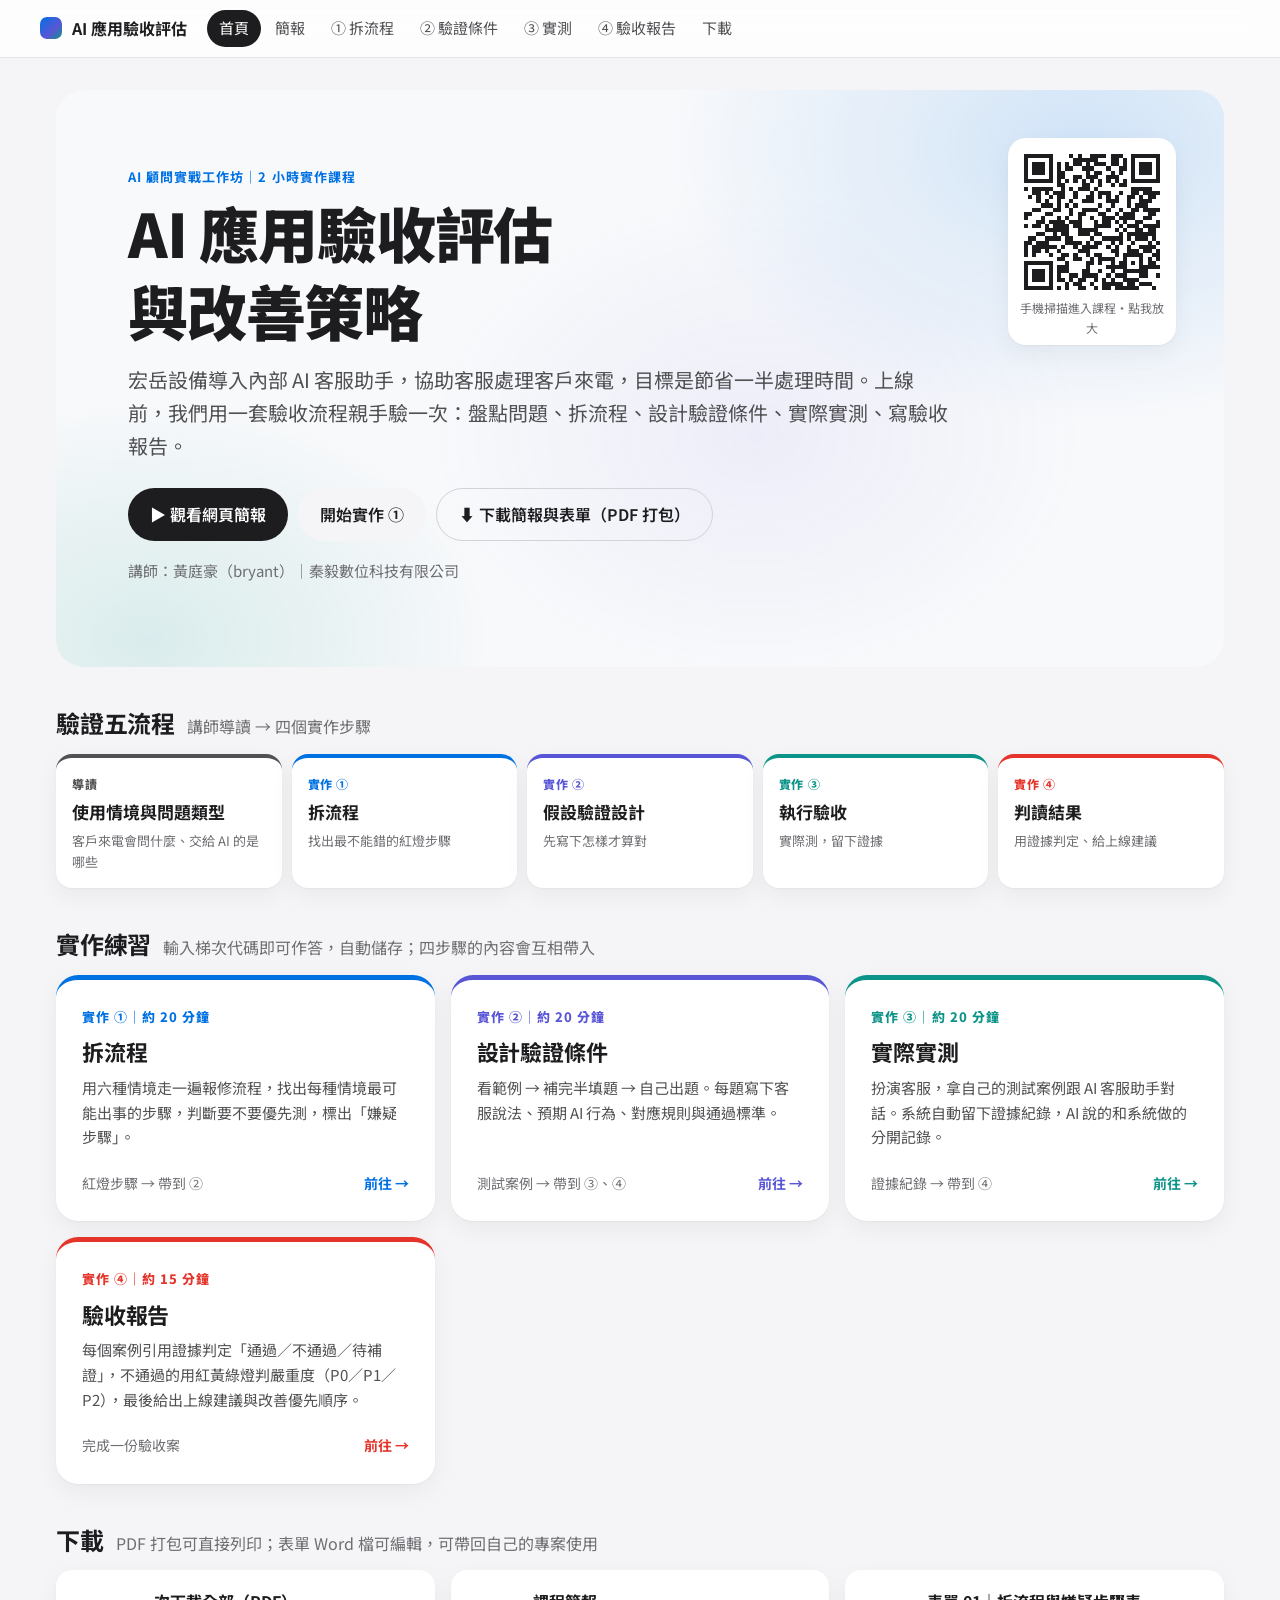
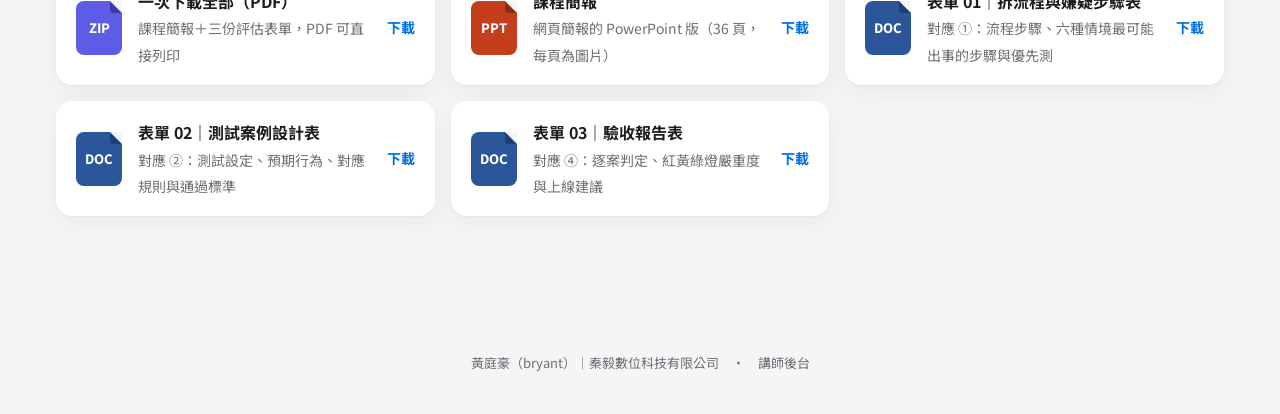
==== commit 0d3bde55: "chore: 下載區簡報更新為 36 頁版（PPTX 與講義包 PDF） Co-Authored-By: Claude Opus 5.5 <noreply@anthropic.com> Claude-" ====
--- a/index.html
+++ b/index.html
@@ -8,7 +8,7 @@
 <link rel="preconnect" href="https://fonts.googleapis.com">
 <link rel="preconnect" href="https://fonts.gstatic.com" crossorigin>
 <link href="https://fonts.googleapis.com/css2?family=Noto+Sans+TC:wght@400;500;700;900&display=swap" rel="stylesheet">
-<link rel="stylesheet" href="assets/style.css?v=20261126d">
+<link rel="stylesheet" href="assets/style.css?v=20261126e">
 <style>
   .hero {
     position: relative; overflow: hidden; border-radius: 28px; padding: clamp(32px, 6vw, 72px);
@@ -131,7 +131,7 @@
     </a>
     <a class="dl" href="downloads/AI應用驗收評估_實作版簡報.pptx" download>
       <span class="ico ppt">PPT</span>
-      <span><span class="t">課程簡報</span><br><span class="d">網頁簡報的 PowerPoint 版（32 頁，每頁為圖片）</span></span>
+      <span><span class="t">課程簡報</span><br><span class="d">網頁簡報的 PowerPoint 版（36 頁，每頁為圖片）</span></span>
       <span class="arrow">下載</span>
     </a>
     <a class="dl" href="downloads/01_拆流程與嫌疑步驟表.docx" download>
--- a/assets/style.css
+++ b/assets/style.css
@@ -290,3 +290,31 @@
 .tip.left .tip-box { left: 0; transform: none; }
 .m-learn { margin: 10px 0 0; padding: 10px 14px; border-radius: 12px; background: rgba(255,255,255,.12); border: 1px solid rgba(255,255,255,.25); color: #fff; font-size: 15px; line-height: 1.6; }
 .m-learn b { display: block; font-size: 12px; letter-spacing: .06em; color: #FFD166; margin-bottom: 2px; }
+
+/* ---------- ① 頁尾加練：自己拆流程（flow-practice.js） ---------- */
+.fp { margin-top: 48px; padding-top: 28px; border-top: 2px dashed var(--line-2, #D2D2D7); }
+.fp-head h2 { margin: 10px 0 6px; }
+.fp-head p { margin: 0 0 14px; line-height: 1.7; }
+.fp-tools { display: flex; gap: 10px; align-items: flex-end; flex-wrap: wrap; margin-bottom: 16px; }
+.fp .case-layout { display: grid; grid-template-columns: minmax(0, 1.05fr) minmax(0, 1fr); gap: 20px; align-items: start; }
+@media (max-width: 980px) { .fp .case-layout { grid-template-columns: 1fr; } }
+.fp .flow-card { position: sticky; top: 76px; }
+@media (max-width: 980px) { .fp .flow-card { position: static; } }
+.fp .flow-box { min-height: 260px; overflow: auto; display: grid; place-items: center; background: #FAFAFC; border: 1px solid var(--line); border-radius: 14px; padding: 12px; }
+.fp .flow-box svg { max-width: 100%; height: auto; }
+.fp .legend { display: flex; flex-wrap: wrap; gap: 6px 14px; margin-top: 10px; font-size: 13px; color: var(--muted); }
+.fp .legend .lg { display: inline-flex; align-items: center; gap: 6px; }
+.fp .legend i { width: 14px; height: 14px; border-radius: 4px; border: 2px solid; display: inline-block; }
+.fp .step { border: 1px solid var(--line); border-left: 6px solid var(--line-2, #D2D2D7); border-radius: 16px; padding: 16px; margin-bottom: 12px; background: #fff; }
+.fp .step-top { display: flex; align-items: center; gap: 8px; margin-bottom: 12px; }
+.fp .step-no { font-weight: 800; font-variant-numeric: tabular-nums; background: var(--ink); color: #fff; border-radius: 8px; padding: 2px 10px; font-size: 14px; }
+.fp .step-top .grow { flex: 1; }
+.fp .fgrid { display: grid; grid-template-columns: 1fr 1fr; gap: 10px 12px; }
+.fp .fgrid .full { grid-column: 1 / -1; }
+@media (max-width: 560px) { .fp .fgrid { grid-template-columns: 1fr; } }
+.fp .fgrid .field { margin: 0; }
+.fp .conns { margin-top: 12px; padding-top: 12px; border-top: 1px dashed var(--line-2, #D2D2D7); }
+.fp .conn { display: grid; grid-template-columns: 22px minmax(0, 1fr) minmax(0, 1.2fr) 32px; gap: 8px; align-items: center; margin-bottom: 8px; }
+.fp .conn .arrow { color: var(--muted); text-align: center; }
+@media (max-width: 560px) { .fp .conn { grid-template-columns: 18px 1fr 32px; } .fp .conn .cond { grid-column: 2 / 4; } }
+.fp .conn-hint { font-size: 13px; color: var(--muted); margin: 0 0 6px; }
